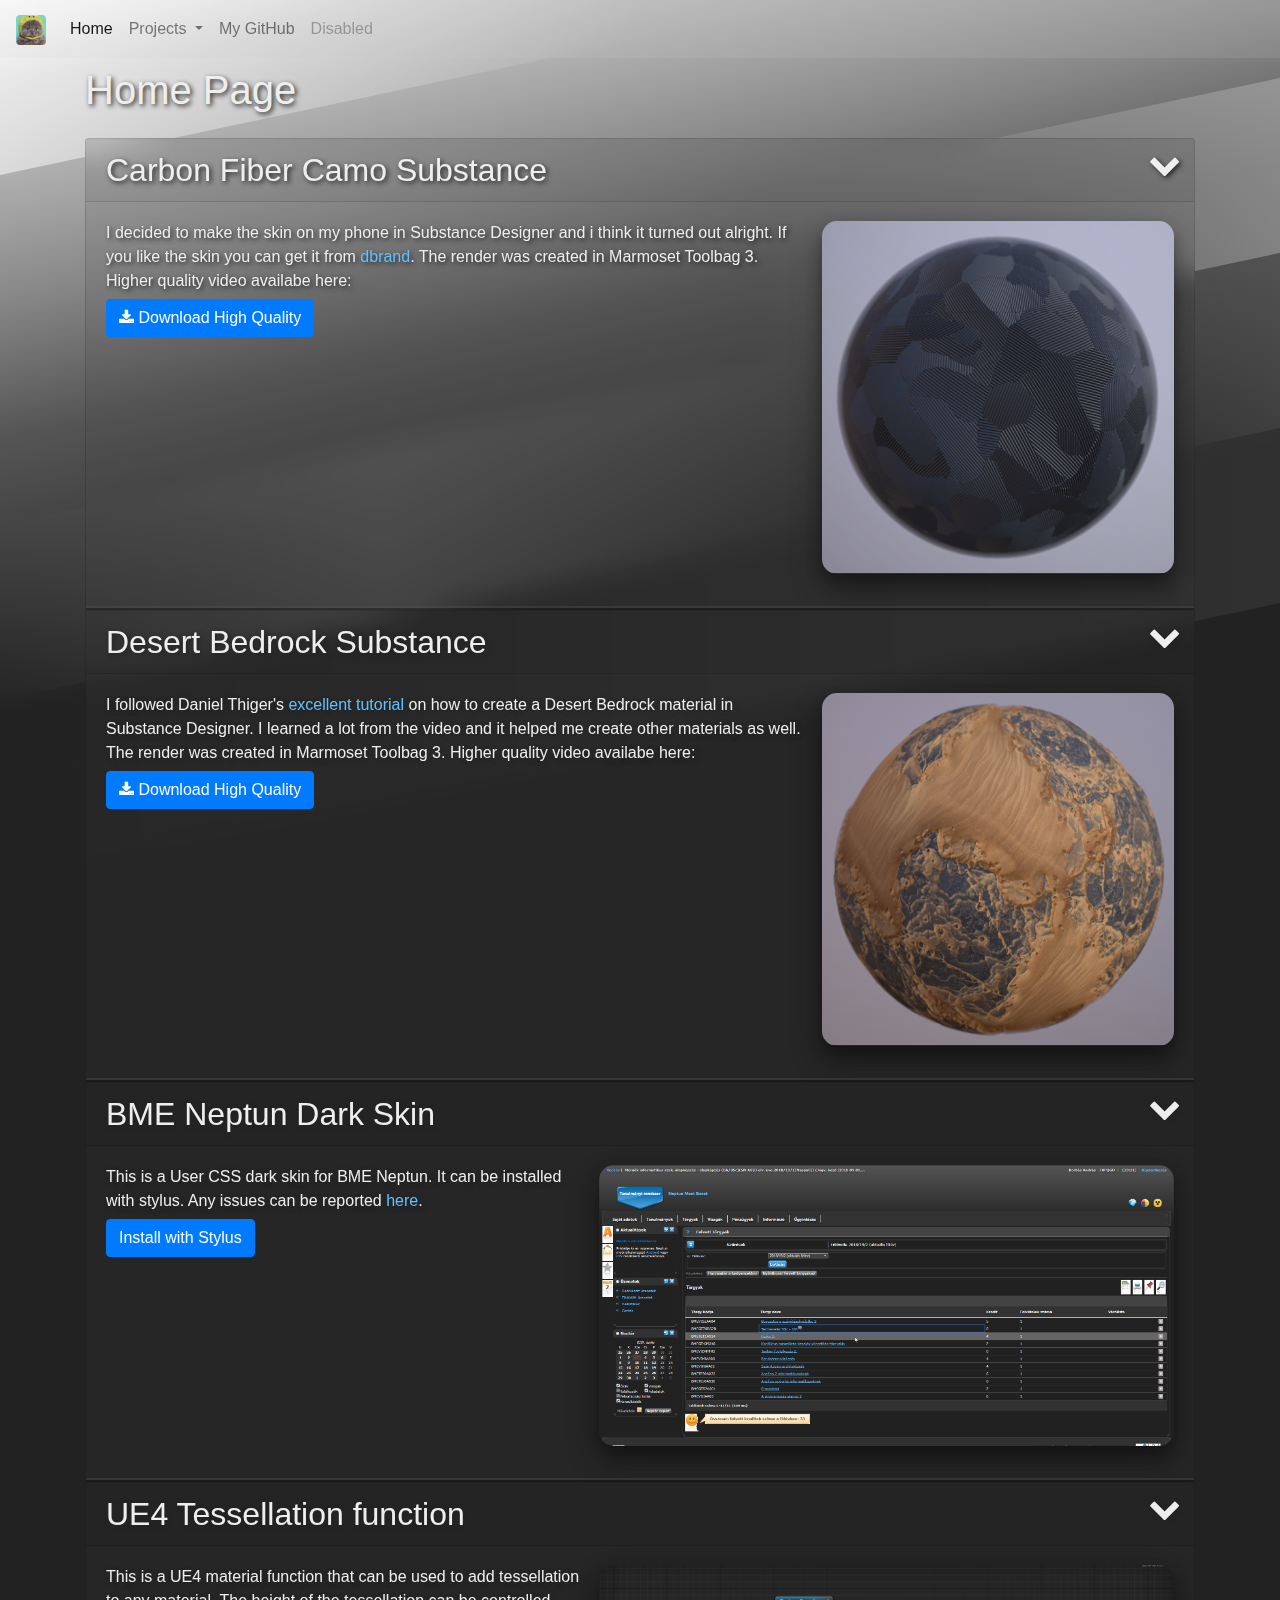
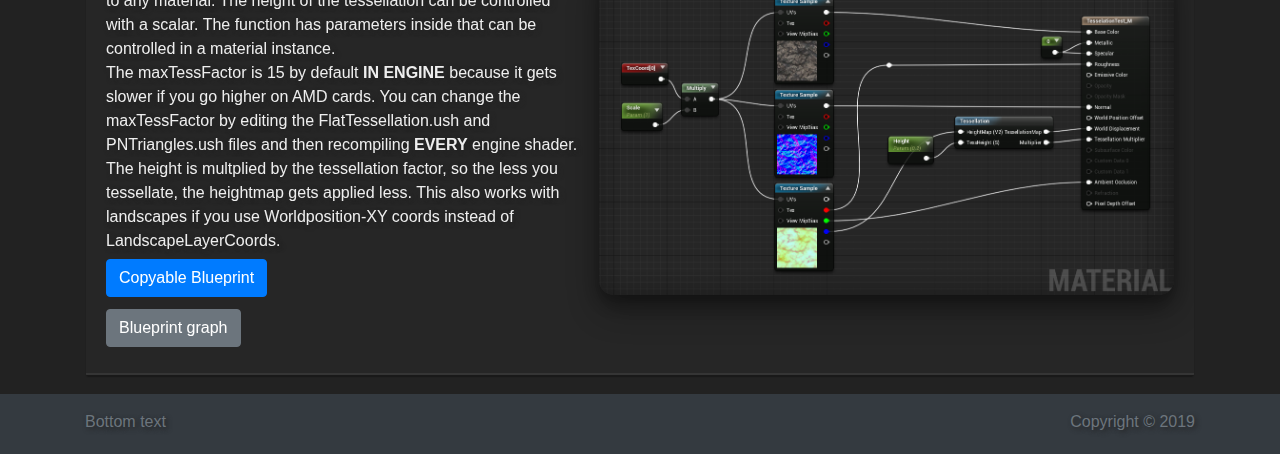
==== index.html @ 81b12111 "change header" ====
<!DOCTYPE html>
<html lang="en">

   <head>
      <!-- Global site tag (gtag.js) - Google Analytics -->
      <script async src="https://www.googletagmanager.com/gtag/js?id=UA-137039313-1"></script>
      <script>
         window.dataLayer = window.dataLayer || [];

         function gtag() {
            dataLayer.push(arguments);
         }
         gtag('js', new Date());

         gtag('config', 'UA-137039313-1', {
            'page_title': 'homepage',
            'page_path': '/index.html'
         });
      </script>

      <meta charset="utf-8">
      <meta http-equiv="X-UA-Compatible" content="IE=edge">
      <meta name="viewport" content="width=device-width, initial-scale=1">

      <meta name="description" content="Trying out bootstrap 4">
      <meta name="author" content="AndrisBorbas">
      <link rel="icon" href="favicon.png">

      <title>Home Page</title>

      <script src="jquery-3.3.1\jquery.min.js"></script>
      <!--<script src="popper.js-1.14.7\umd\popper.min.js"></script>-->
      <link rel="stylesheet" href="bootstrap-4.3.1\css\bootstrap.min.css">
      <script src="bootstrap-4.3.1\js\bootstrap.bundle.min.js"></script>

      <link rel="stylesheet" href="css\griddark.css">
      <link rel="stylesheet" href="css\dropdown.css">
      <link rel="stylesheet" href="css\master.css">
      <!--<link rel="stylesheet" href="css\master.scss">-->

      <link rel="stylesheet" href="css\font-awesome.min.css">

   </head>

   <body class="d-flex flex-column h-100">

      <header>
         <div class="stripes">
            <span></span>
            <span></span>
            <span></span>
            <span></span>
            <span></span>
         </div>

         <nav class="navbar navbar-expand-lg fixed-top navbar-light bg-blurred">
            <a class="navbar-brand" href="https://github.com/AndrisBorbas">
               <img src="favicon.png" width="30" height="30" alt="">
            </a>
            <button class="navbar-toggler" type="button" data-toggle="collapse" data-target="#navbarSupportedContent" aria-controls="navbarSupportedContent" aria-expanded="false" aria-label="Toggle navigation">
               <span class="navbar-toggler-icon"></span>
            </button>

            <div class="collapse navbar-collapse" id="navbarSupportedContent">
               <ul class="navbar-nav mr-auto">
                  <li class="nav-item active">
                     <a class="nav-link" href="index.html">Home <span class="sr-only">(current)</span></a>
                  </li>

                  <li class="nav-item dropdown">
                     <a class="nav-link dropdown-toggle" href="#" id="navbarDropdownMenuLink" data-toggle="dropdown" aria-haspopup="true" aria-expanded="false">
                        Projects
                     </a>
                     <ul class="dropdown-menu bg-blurred" aria-labelledby="navbarDropdownMenuLink">
                        <li class="dropdown-submenu"><a class="dropdown-item dropdown-toggle" href="#">Factorio Ratio Counter</a>
                           <ul class="dropdown-menu bg-blurred">
                              <li><a class="dropdown-item" href="https://andrisborbas.github.io/FactorioRatioCounter">Online</a></li>
                              <li class="dropdown-divider"></li>
                              <li><a class="dropdown-item disabled" href="https://github.com/AndrisBorbas/FactorioRatioCounter/releases">Compiled exe</a></li>
                              <li><a class="dropdown-item" href="https://github.com/AndrisBorbas/FactorioRatioCounter">Source Code</a></li>
                           </ul>
                        </li>
                        <li class="dropdown-submenu"><a class="dropdown-item dropdown-toggle" href="#">QuickCommands</a>
                           <ul class="dropdown-menu bg-blurred">
                              <li><a class="dropdown-item" href="https://www.unrealengine.com/marketplace/en-US/quickcommands">Plugin</a></li>
                              <li class="dropdown-divider"></li>
                              <li><a class="dropdown-item" href="https://github.com/AndrisBorbas/QuickCommands/wiki/Setup">Setup</a></li>
                              <li><a class="dropdown-item" href="https://github.com/AndrisBorbas/QuickCommands">Source Code</a></li>
                           </ul>
                        </li>
                        <li class="dropdown-submenu"><a class="dropdown-item dropdown-toggle" href="#">Dark Skins</a>
                           <ul class="dropdown-menu bg-blurred">
                              <li><a class="dropdown-item" href="https://raw.githubusercontent.com/AndrisBorbas/DarkSkins/master/neptun/neptun-dark.user.css">BME Neptun Dark</a></li>
                              <li><a class="dropdown-item" href="https://raw.githubusercontent.com/AndrisBorbas/DarkSkins/master/jporta/jporta-dark.user.css">Jporta Dark</a></li>
                              <li class="dropdown-divider"></li>
                              <li><a class="dropdown-item" href="https://add0n.com/stylus.html">Install Stylus</a></li>
                              <li>
                                 <p class="dropdown-item">(downloads at the top right)</p>
                              </li>
                           </ul>
                        </li>
                        <li class="dropdown-submenu"><a class="dropdown-item dropdown-toggle" href="#">ShortcutsFolder</a>
                           <ul class="dropdown-menu bg-blurred">
                              <li><a class="dropdown-item" href="https://github.com/AndrisBorbas/ShortcutsFolder/releases">Skin</a></li>
                              <li class="dropdown-divider"></li>
                              <li><a class="dropdown-item" href="https://github.com/AndrisBorbas/ShortcutsFolder">Source Code</a></li>
                           </ul>
                        </li>
                     </ul>
                  </li>

                  <li class="nav-item">
                     <a class="nav-link" href="https://github.com/AndrisBorbas">My GitHub</a>
                  </li>
                  <li class="nav-item">
                     <a class="nav-link disabled" href="#" tabindex="-1" aria-disabled="true">Disabled</a>
                  </li>
               </ul>
            </div>
         </nav>
      </header>

      <main role="main" class="flex-shrink-0">
         <div class="container">
            <h1 class="">Home Page</h1>

            <!--<span style="float: right;"><a href="https://andrisborbas.github.io/" target="_blank"><img src="resources\qr-code.png" class="qr img-fluid pull-xs-right" style="margin-left: 1.5rem; margin-bottom: 2rem;"></img></a></span>-->

            <div class="accordion" id="blog" role="tablist" aria-multiselectable="true">

               <div class="card blogbg">
                  <div class="card-header" role="tab" id="BlackCamo">
                     <h2 class="mb-0 blogtitle">
                        <a data-toggle="collapse" href="#collapseBlackCamo" aria-expanded="true" aria-controls="collapseBlackCamo">
                           Carbon Fiber Camo Substance
                        </a>
                     </h2>
                  </div>
                  <div id="collapseBlackCamo" class="collapse show" aria-labelledby="BlackCamo">
                     <div class="card-body">
                        <div class="float-right embed-responsive embed-responsive-1by1 border-radius-15 small-image">
                           <video class="embed-responsive-item" src="resources/camocarbonfiber.mp4" poster="resources/camocarbonfiberpw.png" autoplay muted loop>
                           </video>
                        </div>
                        <p class="" style="margin-bottom: 6px;">I decided to make the skin on my phone in Substance Designer and i think it turned out alright.
                           If you like the skin you can get it from <a class="" href="https://dbrand.com/" target="_blank">dbrand</a>.
                           The render was created in Marmoset Toolbag 3. Higher quality video availabe here: </p>
                        <a class="btn btn-primary" role="download" href="resources/camocarbonfiberhq.mp4" style="margin-bottom: 12px;" download="CamoCarbonFiberRender"><i class="fa fa-download"></i> Download High Quality</a>
                     </div>
                  </div>
               </div>

               <div class="card blogbg">
                  <div class="card-header" role="tab" id="DesertBedrock">
                     <h2 class="mb-0 blogtitle">
                        <a data-toggle="collapse" href="#collapseBedrock" aria-expanded="true" aria-controls="collapseBedrock">
                           Desert Bedrock Substance
                        </a>
                     </h2>
                  </div>
                  <div id="collapseBedrock" class="collapse show" aria-labelledby="DesertBedrock">
                     <div class="card-body">
                        <div class="float-right embed-responsive embed-responsive-1by1 border-radius-15 small-image">
                           <video class="embed-responsive-item" src="resources/desertbedrock.mp4" poster="resources/desertbedrockpw.png" autoplay muted loop>
                           </video>
                        </div>
                        <p class="" style="margin-bottom: 6px;">I followed Daniel Thiger's <a class="" href="https://gumroad.com/l/detebedrocktut" target="_blank">excellent tutorial</a>
                           on how to create a Desert Bedrock material in Substance Designer. I learned a lot from the video and it helped me create other materials as well.
                           The render was created in Marmoset Toolbag 3. Higher quality video availabe here: </p>
                        <a class="btn btn-primary" role="download" href="resources/desertbedrockhq.mp4" style="margin-bottom: 12px;" download="DesertBedrockRender"><i class="fa fa-download"></i> Download High Quality</a>
                     </div>
                  </div>
               </div>

               <div class="card blogbg">
                  <div class="card-header" role="tab" id="NeptunDark">
                     <h2 class="mb-0 blogtitle">
                        <a data-toggle="collapse" href="#collapseNeptunDark" aria-expanded="true" aria-controls="collapseNeptunDark">
                           BME Neptun Dark Skin
                        </a>
                     </h2>
                  </div>
                  <div id="collapseNeptunDark" class="collapse show" aria-labelledby="NeptunDark">
                     <div class="card-body">
                        <img class="float-right border-radius-15 large-image" src="resources\neptundark.png">
                        <p class="" style="margin-bottom: 6px;">This is a User CSS dark skin for BME Neptun. It can be installed with stylus. Any issues can be reported <a href="https://github.com/AndrisBorbas/DarkSkins/issues">here</a>.</p>
                        <a class="btn btn-primary" role="button" href="https://raw.githubusercontent.com/AndrisBorbas/DarkSkins/master/neptun/neptun-dark.user.css" style="margin-bottom: 12px;" target="_blank">Install with Stylus</a>
                        <br>
                     </div>
                  </div>
               </div>

               <div class="card blogbg">
                  <div class="card-header" role="tab" id="TessellationBP">
                     <h2 class="mb-0 blogtitle">
                        <a data-toggle="collapse" href="#collapseTBP" aria-expanded="true" aria-controls="collapseTBP">
                           UE4 Tessellation function
                        </a>
                     </h2>
                  </div>
                  <div id="collapseTBP" class="collapse show" aria-labelledby="TessellationBP">
                     <div class="card-body">
                        <img class="float-right border-radius-15 large-image" src="resources\tessellation.png">
                        <p class="" style="margin-bottom: 6px;">This is a UE4 material function that can be used to add tessellation to any material.
                           The height of the tessellation can be controlled with a scalar. The function has parameters inside that can be
                           controlled in a material instance. <br />The maxTessFactor is 15 by default <strong>IN ENGINE</strong> because it gets slower if you go higher
                           on AMD cards. You can change the maxTessFactor by editing the FlatTessellation.ush and PNTriangles.ush files and then recompiling
                           <strong>EVERY</strong> engine shader. <br />The height is multplied by the tessellation factor, so the less you tessellate,
                           the heightmap gets applied less. This also works with landscapes if you use Worldposition-XY coords instead of LandscapeLayerCoords.</p>
                        <a class="btn btn-primary" role="button" href="https://blueprintue.com/blueprint/4f3kvi9v/" style="margin-bottom: 12px;" target="_blank">Copyable Blueprint</a>
                        <br>
                        <button class="btn btn-secondary" type="button" data-toggle="collapse" data-target="#ue4bpw" aria-expanded="false" aria-controls="collapseExample" style="margin-bottom: 6px;">
                           Blueprint graph
                        </button>
                        <div class="collapse" id="ue4bpw">
                           <div class="float-right embed-responsive embed-responsive-16by9 large-image">
                              <iframe class="embed-responsive-item" src="https://blueprintue.com/render/4f3kvi9v" scrolling="no"></iframe>
                           </div>
                        </div>
                     </div>
                  </div>
               </div>

            </div>

         </div>
      </main>

      <footer class="footer py-3 bg-dark" style="margin-top: 16px !important;">
         <div class="container">
            <p class="text-muted" style="text-align: left;">
               <a class="text-muted" href="https://andrisborbas.github.io/" target="_blank">Bottom text</a>
               <span class="text-muted" style="float: right;">Copyright &copy; 2019</span>
            </p>
         </div>
      </footer>

      <script js src="js\index.js"></script>

   </body>

</html>
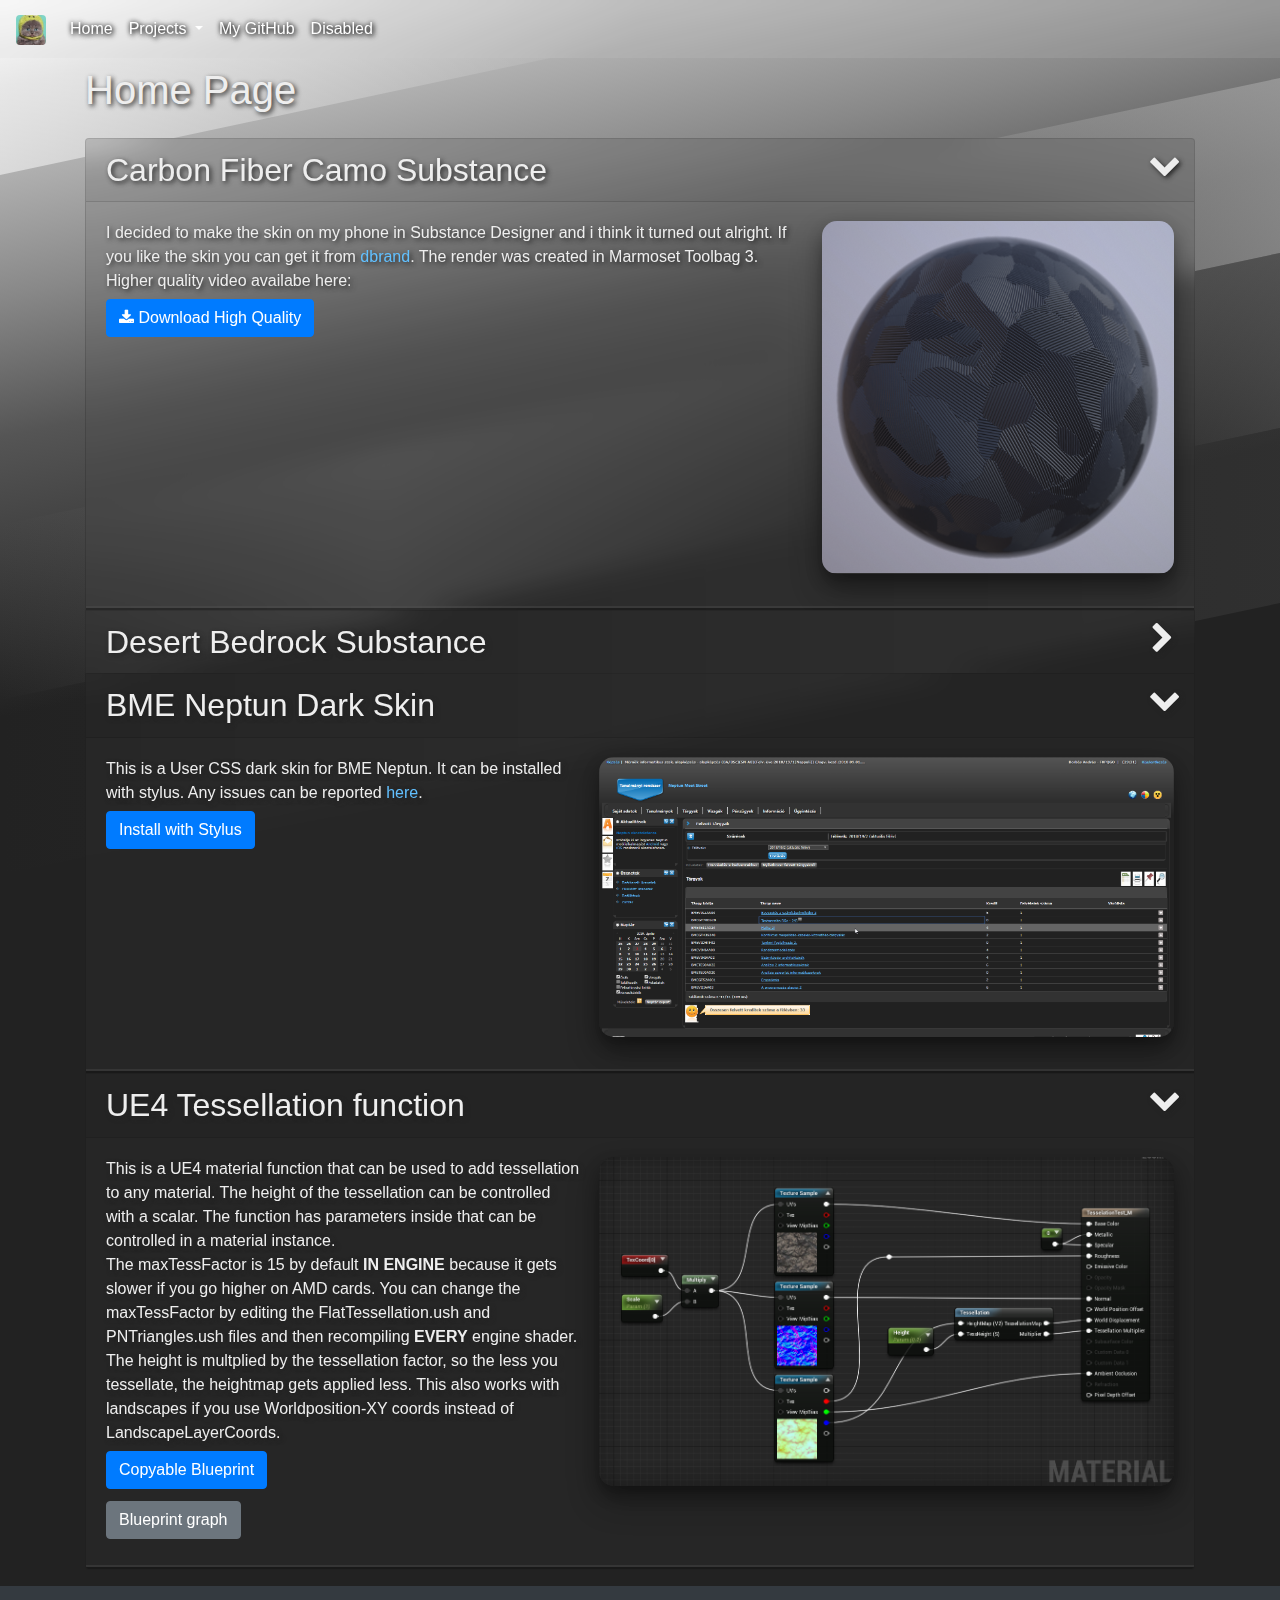
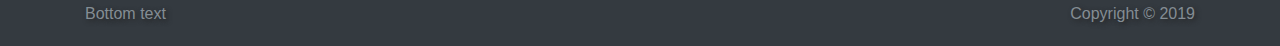
==== commit 8f34c33d: "fix some colors" ====
--- a/index.html
+++ b/index.html
@@ -22,7 +22,8 @@
       <meta http-equiv="X-UA-Compatible" content="IE=edge">
       <meta name="viewport" content="width=device-width, initial-scale=1">
 
-      <meta name="description" content="Trying out bootstrap 4">
+      <meta name="description" content="My home page / blog">
+      <meta name="keywords" content="AndrisBorbas,Andris,Borbas,HTML,CSS,Bootstrap,JavaScript">
       <meta name="author" content="AndrisBorbas">
       <link rel="icon" href="favicon.png">
 
@@ -153,12 +154,12 @@
                <div class="card blogbg">
                   <div class="card-header" role="tab" id="DesertBedrock">
                      <h2 class="mb-0 blogtitle">
-                        <a data-toggle="collapse" href="#collapseBedrock" aria-expanded="true" aria-controls="collapseBedrock">
+                        <a data-toggle="collapse" href="#collapseBedrock" aria-expanded="true" aria-controls="collapseBedrock" class="collapsed">
                            Desert Bedrock Substance
                         </a>
                      </h2>
                   </div>
-                  <div id="collapseBedrock" class="collapse show" aria-labelledby="DesertBedrock">
+                  <div id="collapseBedrock" class="collapse" aria-labelledby="DesertBedrock">
                      <div class="card-body">
                         <div class="float-right embed-responsive embed-responsive-1by1 border-radius-15 small-image">
                            <video class="embed-responsive-item" src="resources/desertbedrock.mp4" poster="resources/desertbedrockpw.png" autoplay muted loop>
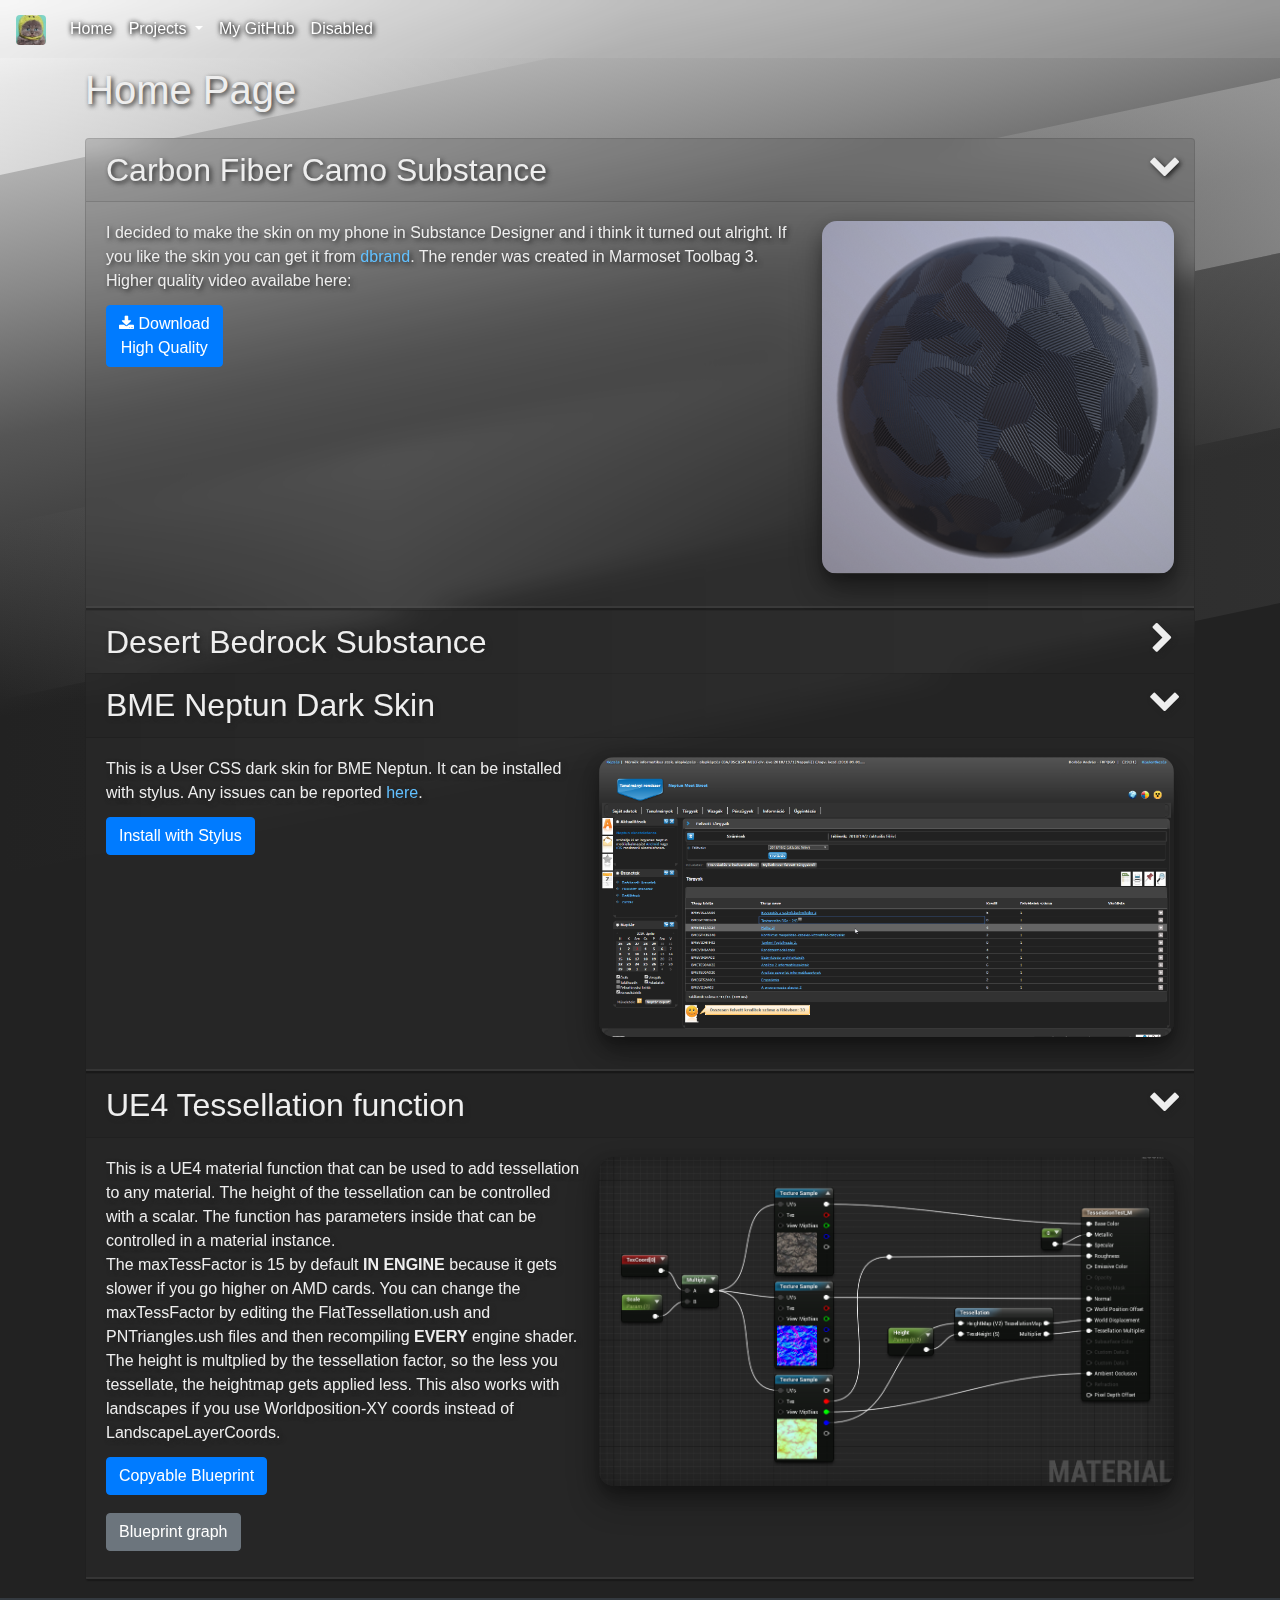
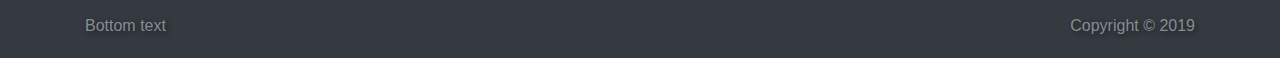
==== commit 9ae0da0e: "style buttons close desert bedrock" ====
--- a/index.html
+++ b/index.html
@@ -146,7 +146,7 @@
                         <p class="" style="margin-bottom: 6px;">I decided to make the skin on my phone in Substance Designer and i think it turned out alright.
                            If you like the skin you can get it from <a class="" href="https://dbrand.com/" target="_blank">dbrand</a>.
                            The render was created in Marmoset Toolbag 3. Higher quality video availabe here: </p>
-                        <a class="btn btn-primary" role="download" href="resources/camocarbonfiberhq.mp4" style="margin-bottom: 12px;" download="CamoCarbonFiberRender"><i class="fa fa-download"></i> Download High Quality</a>
+                        <a class="btn btn-primary" role="download" href="resources/camocarbonfiberhq.mp4" download="CamoCarbonFiberRender"><i class="fa fa-download"></i> Download <br>High Quality</a>
                      </div>
                   </div>
                </div>
@@ -168,7 +168,7 @@
                         <p class="" style="margin-bottom: 6px;">I followed Daniel Thiger's <a class="" href="https://gumroad.com/l/detebedrocktut" target="_blank">excellent tutorial</a>
                            on how to create a Desert Bedrock material in Substance Designer. I learned a lot from the video and it helped me create other materials as well.
                            The render was created in Marmoset Toolbag 3. Higher quality video availabe here: </p>
-                        <a class="btn btn-primary" role="download" href="resources/desertbedrockhq.mp4" style="margin-bottom: 12px;" download="DesertBedrockRender"><i class="fa fa-download"></i> Download High Quality</a>
+                        <a class="btn btn-primary" role="download" href="resources/desertbedrockhq.mp4" download="DesertBedrockRender"><i class="fa fa-download"></i> Download <br>High Quality</a>
                      </div>
                   </div>
                </div>
@@ -185,7 +185,7 @@
                      <div class="card-body">
                         <img class="float-right border-radius-15 large-image" src="resources\neptundark.png">
                         <p class="" style="margin-bottom: 6px;">This is a User CSS dark skin for BME Neptun. It can be installed with stylus. Any issues can be reported <a href="https://github.com/AndrisBorbas/DarkSkins/issues">here</a>.</p>
-                        <a class="btn btn-primary" role="button" href="https://raw.githubusercontent.com/AndrisBorbas/DarkSkins/master/neptun/neptun-dark.user.css" style="margin-bottom: 12px;" target="_blank">Install with Stylus</a>
+                        <a class="btn btn-primary" role="button" href="https://raw.githubusercontent.com/AndrisBorbas/DarkSkins/master/neptun/neptun-dark.user.css" target="_blank">Install with Stylus</a>
                         <br>
                      </div>
                   </div>
@@ -208,7 +208,7 @@
                            on AMD cards. You can change the maxTessFactor by editing the FlatTessellation.ush and PNTriangles.ush files and then recompiling
                            <strong>EVERY</strong> engine shader. <br />The height is multplied by the tessellation factor, so the less you tessellate,
                            the heightmap gets applied less. This also works with landscapes if you use Worldposition-XY coords instead of LandscapeLayerCoords.</p>
-                        <a class="btn btn-primary" role="button" href="https://blueprintue.com/blueprint/4f3kvi9v/" style="margin-bottom: 12px;" target="_blank">Copyable Blueprint</a>
+                        <a class="btn btn-primary" role="button" href="https://blueprintue.com/blueprint/4f3kvi9v/" target="_blank">Copyable Blueprint</a>
                         <br>
                         <button class="btn btn-secondary" type="button" data-toggle="collapse" data-target="#ue4bpw" aria-expanded="false" aria-controls="collapseExample" style="margin-bottom: 6px;">
                            Blueprint graph
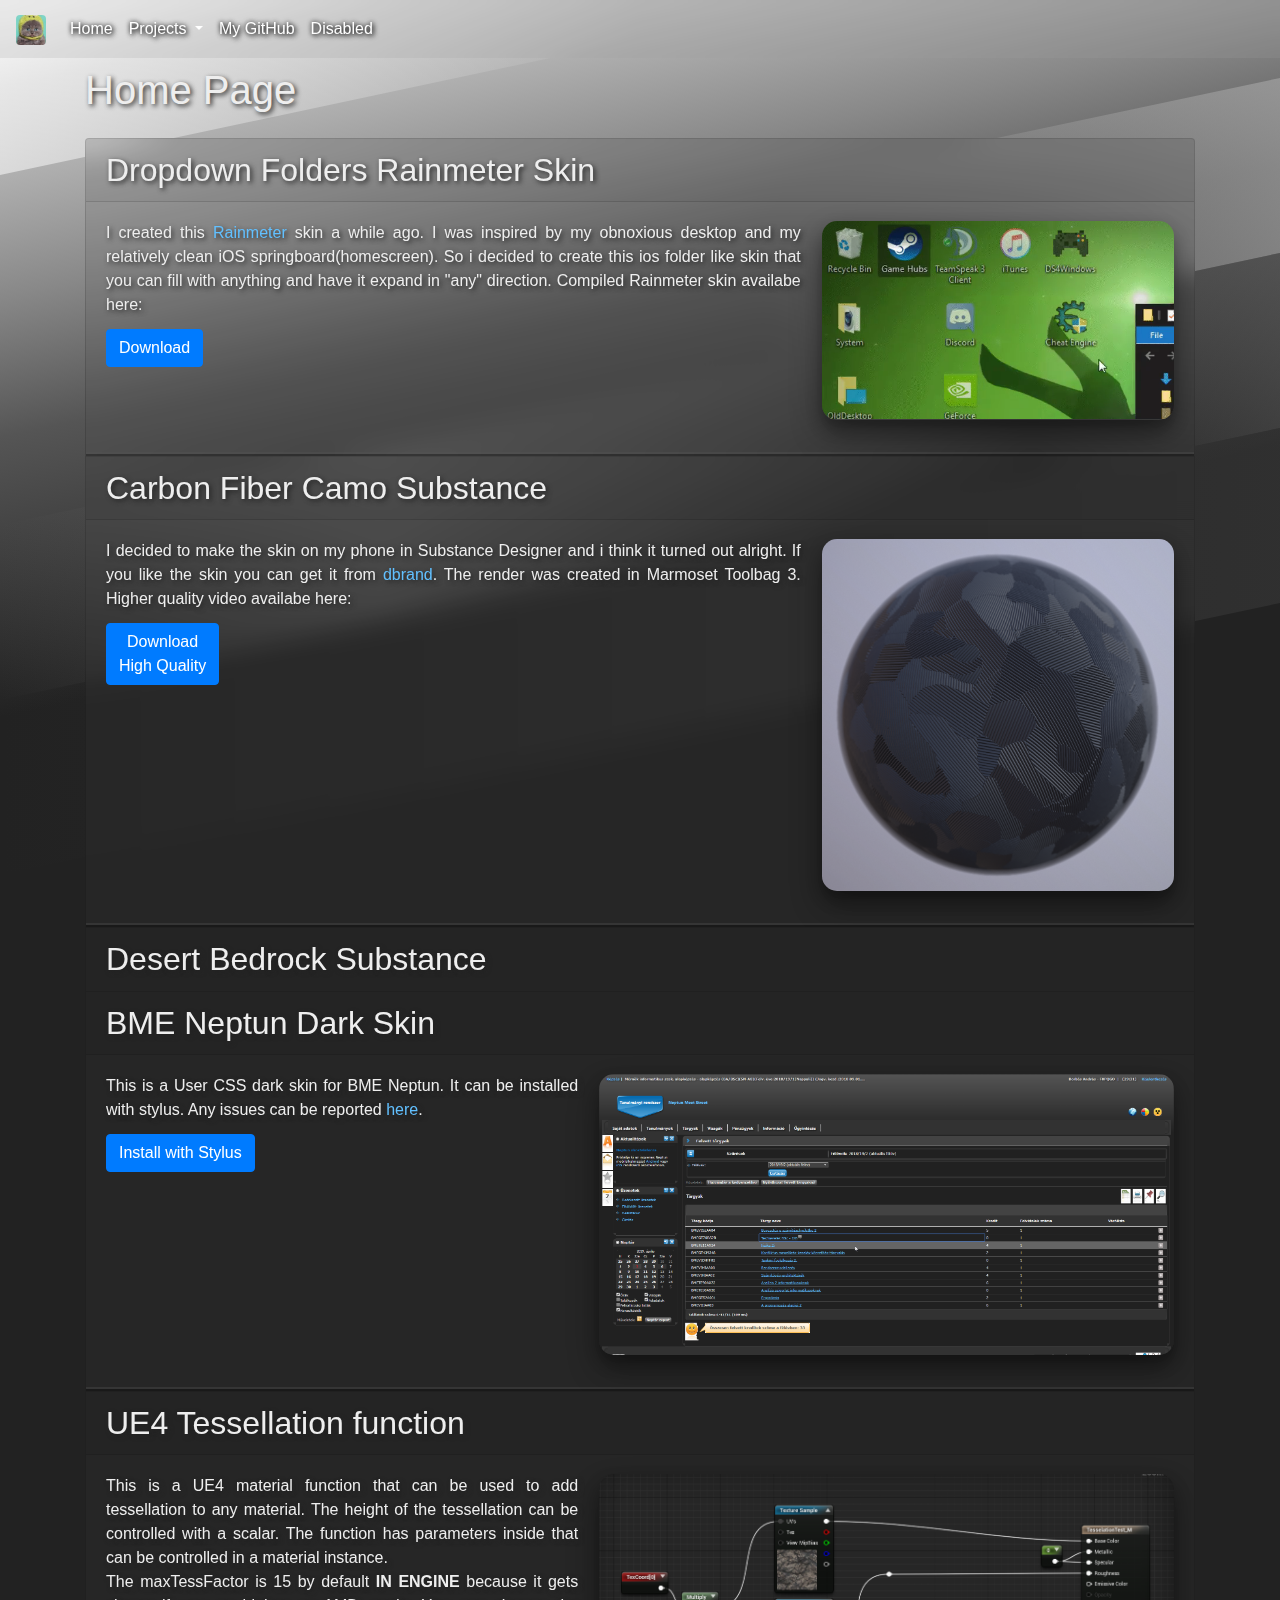
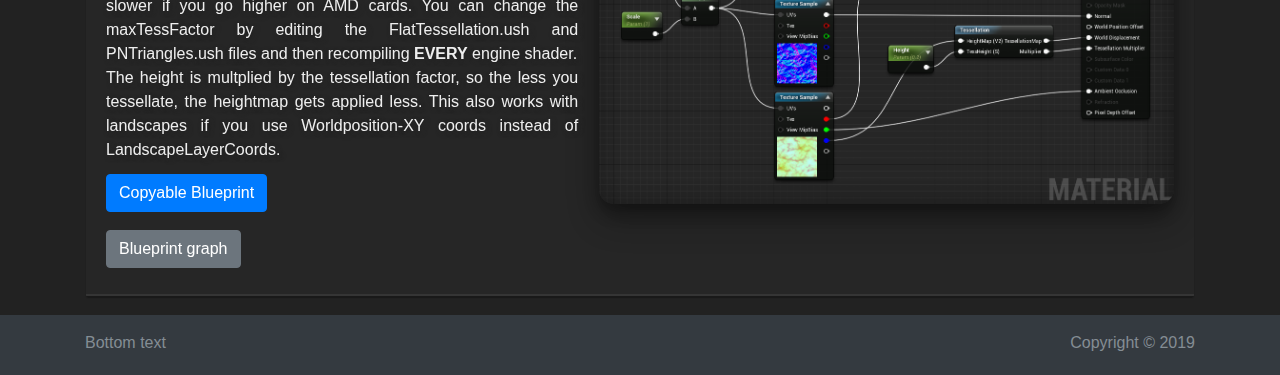
==== commit 5868d778: "add new section switch to fa 5" ====
--- a/index.html
+++ b/index.html
@@ -39,7 +39,8 @@
       <link rel="stylesheet" href="css\master.css">
       <!--<link rel="stylesheet" href="css\master.scss">-->
 
-      <link rel="stylesheet" href="css\font-awesome.min.css">
+      <link rel="stylesheet" href="https://use.fontawesome.com/releases/v5.8.1/css/all.css" integrity="sha384-50oBUHEmvpQ+1lW4y57PTFmhCaXp0ML5d60M1M7uH2+nqUivzIebhndOJK28anvf" crossorigin="anonymous">
+      <!--<link rel="stylesheet" href="css\font-awesome.min.css">-->
 
    </head>
 
@@ -130,6 +131,29 @@
             <div class="accordion" id="blog" role="tablist" aria-multiselectable="true">
 
                <div class="card blogbg">
+                  <div class="card-header" role="tab" id="Folders">
+                     <h2 class="mb-0 blogtitle">
+                        <a data-toggle="collapse" href="#collapseFolders" aria-expanded="true" aria-controls="collapseFolders">
+                           Dropdown Folders Rainmeter Skin
+                        </a>
+                     </h2>
+                  </div>
+                  <div id="collapseFolders" class="collapse show" aria-labelledby="Folders">
+                     <div class="card-body">
+                        <div class="float-right embed-responsive embed-responsive-16by9 border-radius-15 small-image">
+                           <video class="embed-responsive-item" src="resources/folder.mp4" autoplay muted loop>
+                           </video>
+                        </div>
+                        <p class="context">I created this <a href="https://www.rainmeter.net/" target="_blank">Rainmeter</a> skin a while ago.
+                           I was inspired by my obnoxious desktop and my relatively clean iOS springboard(homescreen).
+                           So i decided to create this ios folder like skin that you can fill with anything and have it expand in "any" direction.
+                           Compiled Rainmeter skin availabe here: </p>
+                        <a class="btn btn-primary" role="download" href="https://github.com/AndrisBorbas/ShortcutsFolder/releases" target="_blank"><i class="fas fa-link"></i> Download</a>
+                     </div>
+                  </div>
+               </div>
+
+               <div class="card blogbg">
                   <div class="card-header" role="tab" id="BlackCamo">
                      <h2 class="mb-0 blogtitle">
                         <a data-toggle="collapse" href="#collapseBlackCamo" aria-expanded="true" aria-controls="collapseBlackCamo">
@@ -143,10 +167,10 @@
                            <video class="embed-responsive-item" src="resources/camocarbonfiber.mp4" poster="resources/camocarbonfiberpw.png" autoplay muted loop>
                            </video>
                         </div>
-                        <p class="" style="margin-bottom: 6px;">I decided to make the skin on my phone in Substance Designer and i think it turned out alright.
+                        <p class="context">I decided to make the skin on my phone in Substance Designer and i think it turned out alright.
                            If you like the skin you can get it from <a class="" href="https://dbrand.com/" target="_blank">dbrand</a>.
                            The render was created in Marmoset Toolbag 3. Higher quality video availabe here: </p>
-                        <a class="btn btn-primary" role="download" href="resources/camocarbonfiberhq.mp4" download="CamoCarbonFiberRender"><i class="fa fa-download"></i> Download <br>High Quality</a>
+                        <a class="btn btn-primary" role="download" href="resources/camocarbonfiberhq.mp4" download="CamoCarbonFiberRender"><i class="fas fa-file-download"></i> Download <br>High Quality</a>
                      </div>
                   </div>
                </div>
@@ -165,10 +189,10 @@
                            <video class="embed-responsive-item" src="resources/desertbedrock.mp4" poster="resources/desertbedrockpw.png" autoplay muted loop>
                            </video>
                         </div>
-                        <p class="" style="margin-bottom: 6px;">I followed Daniel Thiger's <a class="" href="https://gumroad.com/l/detebedrocktut" target="_blank">excellent tutorial</a>
+                        <p class="context">I followed Daniel Thiger's <a class="" href="https://gumroad.com/l/detebedrocktut" target="_blank">excellent tutorial</a>
                            on how to create a Desert Bedrock material in Substance Designer. I learned a lot from the video and it helped me create other materials as well.
                            The render was created in Marmoset Toolbag 3. Higher quality video availabe here: </p>
-                        <a class="btn btn-primary" role="download" href="resources/desertbedrockhq.mp4" download="DesertBedrockRender"><i class="fa fa-download"></i> Download <br>High Quality</a>
+                        <a class="btn btn-primary" role="download" href="resources/desertbedrockhq.mp4" download="DesertBedrockRender"><i class="fa fa-file-download"></i> Download <br>High Quality</a>
                      </div>
                   </div>
                </div>
@@ -184,8 +208,8 @@
                   <div id="collapseNeptunDark" class="collapse show" aria-labelledby="NeptunDark">
                      <div class="card-body">
                         <img class="float-right border-radius-15 large-image" src="resources\neptundark.png">
-                        <p class="" style="margin-bottom: 6px;">This is a User CSS dark skin for BME Neptun. It can be installed with stylus. Any issues can be reported <a href="https://github.com/AndrisBorbas/DarkSkins/issues">here</a>.</p>
-                        <a class="btn btn-primary" role="button" href="https://raw.githubusercontent.com/AndrisBorbas/DarkSkins/master/neptun/neptun-dark.user.css" target="_blank">Install with Stylus</a>
+                        <p class="context">This is a User CSS dark skin for BME Neptun. It can be installed with stylus. Any issues can be reported <a href="https://github.com/AndrisBorbas/DarkSkins/issues">here</a>.</p>
+                        <a class="btn btn-primary" role="button" href="https://raw.githubusercontent.com/AndrisBorbas/DarkSkins/master/neptun/neptun-dark.user.css" target="_blank"><i class="fas fa-link"></i> Install with Stylus</a>
                         <br>
                      </div>
                   </div>
@@ -202,16 +226,16 @@
                   <div id="collapseTBP" class="collapse show" aria-labelledby="TessellationBP">
                      <div class="card-body">
                         <img class="float-right border-radius-15 large-image" src="resources\tessellation.png">
-                        <p class="" style="margin-bottom: 6px;">This is a UE4 material function that can be used to add tessellation to any material.
+                        <p class="context">This is a UE4 material function that can be used to add tessellation to any material.
                            The height of the tessellation can be controlled with a scalar. The function has parameters inside that can be
                            controlled in a material instance. <br />The maxTessFactor is 15 by default <strong>IN ENGINE</strong> because it gets slower if you go higher
                            on AMD cards. You can change the maxTessFactor by editing the FlatTessellation.ush and PNTriangles.ush files and then recompiling
                            <strong>EVERY</strong> engine shader. <br />The height is multplied by the tessellation factor, so the less you tessellate,
                            the heightmap gets applied less. This also works with landscapes if you use Worldposition-XY coords instead of LandscapeLayerCoords.</p>
-                        <a class="btn btn-primary" role="button" href="https://blueprintue.com/blueprint/4f3kvi9v/" target="_blank">Copyable Blueprint</a>
+                        <a class="btn btn-primary" role="button" href="https://blueprintue.com/blueprint/4f3kvi9v/" target="_blank"><i class="fas fa-link"></i> Copyable Blueprint</a>
                         <br>
                         <button class="btn btn-secondary" type="button" data-toggle="collapse" data-target="#ue4bpw" aria-expanded="false" aria-controls="collapseExample" style="margin-bottom: 6px;">
-                           Blueprint graph
+                           <i class="far fa-window-maximize"></i> Blueprint graph
                         </button>
                         <div class="collapse" id="ue4bpw">
                            <div class="float-right embed-responsive embed-responsive-16by9 large-image">
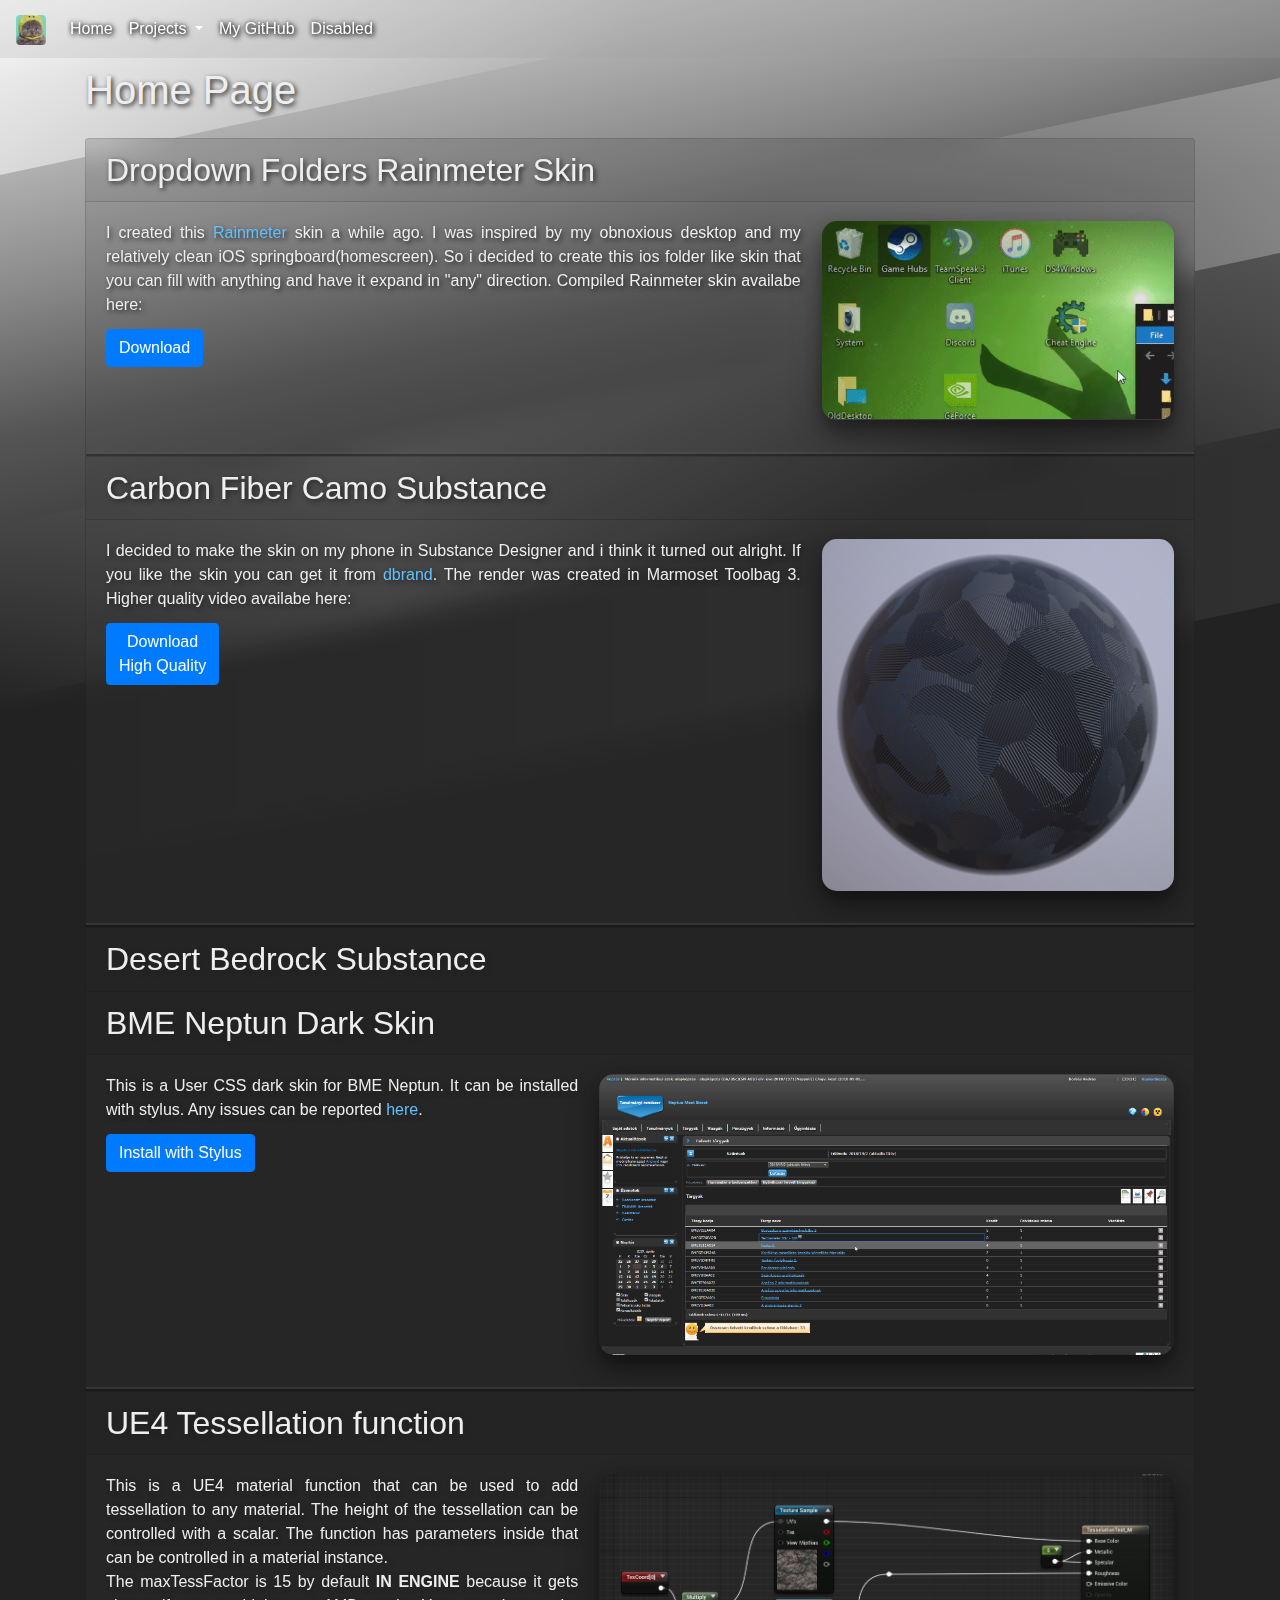
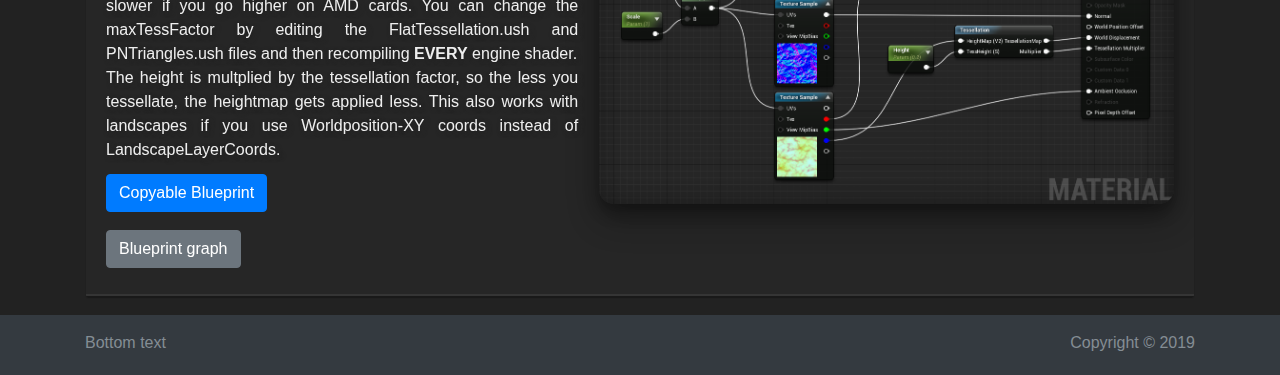
==== commit db8fe412: "add link" ====
--- a/index.html
+++ b/index.html
@@ -1,267 +1,314 @@
-<!DOCTYPE html>
-<html lang="en">
-
-   <head>
-      <!-- Global site tag (gtag.js) - Google Analytics -->
-      <script async src="https://www.googletagmanager.com/gtag/js?id=UA-137039313-1"></script>
-      <script>
-         window.dataLayer = window.dataLayer || [];
-
-         function gtag() {
-            dataLayer.push(arguments);
-         }
-         gtag('js', new Date());
-
-         gtag('config', 'UA-137039313-1', {
-            'page_title': 'homepage',
-            'page_path': '/index.html'
-         });
-      </script>
-
-      <meta charset="utf-8">
-      <meta http-equiv="X-UA-Compatible" content="IE=edge">
-      <meta name="viewport" content="width=device-width, initial-scale=1">
-
-      <meta name="description" content="My home page / blog">
-      <meta name="keywords" content="AndrisBorbas,Andris,Borbas,HTML,CSS,Bootstrap,JavaScript">
-      <meta name="author" content="AndrisBorbas">
-      <link rel="icon" href="favicon.png">
-
-      <title>Home Page</title>
-
-      <script src="jquery-3.3.1\jquery.min.js"></script>
-      <!--<script src="popper.js-1.14.7\umd\popper.min.js"></script>-->
-      <link rel="stylesheet" href="bootstrap-4.3.1\css\bootstrap.min.css">
-      <script src="bootstrap-4.3.1\js\bootstrap.bundle.min.js"></script>
-
-      <link rel="stylesheet" href="css\griddark.css">
-      <link rel="stylesheet" href="css\dropdown.css">
-      <link rel="stylesheet" href="css\master.css">
-      <!--<link rel="stylesheet" href="css\master.scss">-->
-
-      <link rel="stylesheet" href="https://use.fontawesome.com/releases/v5.8.1/css/all.css" integrity="sha384-50oBUHEmvpQ+1lW4y57PTFmhCaXp0ML5d60M1M7uH2+nqUivzIebhndOJK28anvf" crossorigin="anonymous">
-      <!--<link rel="stylesheet" href="css\font-awesome.min.css">-->
-
-   </head>
-
-   <body class="d-flex flex-column h-100">
-
-      <header>
-         <div class="stripes">
-            <span></span>
-            <span></span>
-            <span></span>
-            <span></span>
-            <span></span>
-         </div>
-
-         <nav class="navbar navbar-expand-lg fixed-top navbar-light bg-blurred">
-            <a class="navbar-brand" href="https://github.com/AndrisBorbas">
-               <img src="favicon.png" width="30" height="30" alt="">
-            </a>
-            <button class="navbar-toggler" type="button" data-toggle="collapse" data-target="#navbarSupportedContent" aria-controls="navbarSupportedContent" aria-expanded="false" aria-label="Toggle navigation">
-               <span class="navbar-toggler-icon"></span>
-            </button>
-
-            <div class="collapse navbar-collapse" id="navbarSupportedContent">
-               <ul class="navbar-nav mr-auto">
-                  <li class="nav-item active">
-                     <a class="nav-link" href="index.html">Home <span class="sr-only">(current)</span></a>
-                  </li>
-
-                  <li class="nav-item dropdown">
-                     <a class="nav-link dropdown-toggle" href="#" id="navbarDropdownMenuLink" data-toggle="dropdown" aria-haspopup="true" aria-expanded="false">
-                        Projects
-                     </a>
-                     <ul class="dropdown-menu bg-blurred" aria-labelledby="navbarDropdownMenuLink">
-                        <li class="dropdown-submenu"><a class="dropdown-item dropdown-toggle" href="#">Factorio Ratio Counter</a>
-                           <ul class="dropdown-menu bg-blurred">
-                              <li><a class="dropdown-item" href="https://andrisborbas.github.io/FactorioRatioCounter">Online</a></li>
-                              <li class="dropdown-divider"></li>
-                              <li><a class="dropdown-item disabled" href="https://github.com/AndrisBorbas/FactorioRatioCounter/releases">Compiled exe</a></li>
-                              <li><a class="dropdown-item" href="https://github.com/AndrisBorbas/FactorioRatioCounter">Source Code</a></li>
-                           </ul>
-                        </li>
-                        <li class="dropdown-submenu"><a class="dropdown-item dropdown-toggle" href="#">QuickCommands</a>
-                           <ul class="dropdown-menu bg-blurred">
-                              <li><a class="dropdown-item" href="https://www.unrealengine.com/marketplace/en-US/quickcommands">Plugin</a></li>
-                              <li class="dropdown-divider"></li>
-                              <li><a class="dropdown-item" href="https://github.com/AndrisBorbas/QuickCommands/wiki/Setup">Setup</a></li>
-                              <li><a class="dropdown-item" href="https://github.com/AndrisBorbas/QuickCommands">Source Code</a></li>
-                           </ul>
-                        </li>
-                        <li class="dropdown-submenu"><a class="dropdown-item dropdown-toggle" href="#">Dark Skins</a>
-                           <ul class="dropdown-menu bg-blurred">
-                              <li><a class="dropdown-item" href="https://raw.githubusercontent.com/AndrisBorbas/DarkSkins/master/neptun/neptun-dark.user.css">BME Neptun Dark</a></li>
-                              <li><a class="dropdown-item" href="https://raw.githubusercontent.com/AndrisBorbas/DarkSkins/master/jporta/jporta-dark.user.css">Jporta Dark</a></li>
-                              <li class="dropdown-divider"></li>
-                              <li><a class="dropdown-item" href="https://add0n.com/stylus.html">Install Stylus</a></li>
-                              <li>
-                                 <p class="dropdown-item">(downloads at the top right)</p>
-                              </li>
-                           </ul>
-                        </li>
-                        <li class="dropdown-submenu"><a class="dropdown-item dropdown-toggle" href="#">ShortcutsFolder</a>
-                           <ul class="dropdown-menu bg-blurred">
-                              <li><a class="dropdown-item" href="https://github.com/AndrisBorbas/ShortcutsFolder/releases">Skin</a></li>
-                              <li class="dropdown-divider"></li>
-                              <li><a class="dropdown-item" href="https://github.com/AndrisBorbas/ShortcutsFolder">Source Code</a></li>
-                           </ul>
-                        </li>
-                     </ul>
-                  </li>
-
-                  <li class="nav-item">
-                     <a class="nav-link" href="https://github.com/AndrisBorbas">My GitHub</a>
-                  </li>
-                  <li class="nav-item">
-                     <a class="nav-link disabled" href="#" tabindex="-1" aria-disabled="true">Disabled</a>
-                  </li>
-               </ul>
-            </div>
-         </nav>
-      </header>
-
-      <main role="main" class="flex-shrink-0">
-         <div class="container">
-            <h1 class="">Home Page</h1>
-
-            <!--<span style="float: right;"><a href="https://andrisborbas.github.io/" target="_blank"><img src="resources\qr-code.png" class="qr img-fluid pull-xs-right" style="margin-left: 1.5rem; margin-bottom: 2rem;"></img></a></span>-->
-
-            <div class="accordion" id="blog" role="tablist" aria-multiselectable="true">
-
-               <div class="card blogbg">
-                  <div class="card-header" role="tab" id="Folders">
-                     <h2 class="mb-0 blogtitle">
-                        <a data-toggle="collapse" href="#collapseFolders" aria-expanded="true" aria-controls="collapseFolders">
-                           Dropdown Folders Rainmeter Skin
-                        </a>
-                     </h2>
-                  </div>
-                  <div id="collapseFolders" class="collapse show" aria-labelledby="Folders">
-                     <div class="card-body">
-                        <div class="float-right embed-responsive embed-responsive-16by9 border-radius-15 small-image">
-                           <video class="embed-responsive-item" src="resources/folder.mp4" autoplay muted loop>
-                           </video>
-                        </div>
-                        <p class="context">I created this <a href="https://www.rainmeter.net/" target="_blank">Rainmeter</a> skin a while ago.
-                           I was inspired by my obnoxious desktop and my relatively clean iOS springboard(homescreen).
-                           So i decided to create this ios folder like skin that you can fill with anything and have it expand in "any" direction.
-                           Compiled Rainmeter skin availabe here: </p>
-                        <a class="btn btn-primary" role="download" href="https://github.com/AndrisBorbas/ShortcutsFolder/releases" target="_blank"><i class="fas fa-link"></i> Download</a>
-                     </div>
-                  </div>
-               </div>
-
-               <div class="card blogbg">
-                  <div class="card-header" role="tab" id="BlackCamo">
-                     <h2 class="mb-0 blogtitle">
-                        <a data-toggle="collapse" href="#collapseBlackCamo" aria-expanded="true" aria-controls="collapseBlackCamo">
-                           Carbon Fiber Camo Substance
-                        </a>
-                     </h2>
-                  </div>
-                  <div id="collapseBlackCamo" class="collapse show" aria-labelledby="BlackCamo">
-                     <div class="card-body">
-                        <div class="float-right embed-responsive embed-responsive-1by1 border-radius-15 small-image">
-                           <video class="embed-responsive-item" src="resources/camocarbonfiber.mp4" poster="resources/camocarbonfiberpw.png" autoplay muted loop>
-                           </video>
-                        </div>
-                        <p class="context">I decided to make the skin on my phone in Substance Designer and i think it turned out alright.
-                           If you like the skin you can get it from <a class="" href="https://dbrand.com/" target="_blank">dbrand</a>.
-                           The render was created in Marmoset Toolbag 3. Higher quality video availabe here: </p>
-                        <a class="btn btn-primary" role="download" href="resources/camocarbonfiberhq.mp4" download="CamoCarbonFiberRender"><i class="fas fa-file-download"></i> Download <br>High Quality</a>
-                     </div>
-                  </div>
-               </div>
-
-               <div class="card blogbg">
-                  <div class="card-header" role="tab" id="DesertBedrock">
-                     <h2 class="mb-0 blogtitle">
-                        <a data-toggle="collapse" href="#collapseBedrock" aria-expanded="true" aria-controls="collapseBedrock" class="collapsed">
-                           Desert Bedrock Substance
-                        </a>
-                     </h2>
-                  </div>
-                  <div id="collapseBedrock" class="collapse" aria-labelledby="DesertBedrock">
-                     <div class="card-body">
-                        <div class="float-right embed-responsive embed-responsive-1by1 border-radius-15 small-image">
-                           <video class="embed-responsive-item" src="resources/desertbedrock.mp4" poster="resources/desertbedrockpw.png" autoplay muted loop>
-                           </video>
-                        </div>
-                        <p class="context">I followed Daniel Thiger's <a class="" href="https://gumroad.com/l/detebedrocktut" target="_blank">excellent tutorial</a>
-                           on how to create a Desert Bedrock material in Substance Designer. I learned a lot from the video and it helped me create other materials as well.
-                           The render was created in Marmoset Toolbag 3. Higher quality video availabe here: </p>
-                        <a class="btn btn-primary" role="download" href="resources/desertbedrockhq.mp4" download="DesertBedrockRender"><i class="fa fa-file-download"></i> Download <br>High Quality</a>
-                     </div>
-                  </div>
-               </div>
-
-               <div class="card blogbg">
-                  <div class="card-header" role="tab" id="NeptunDark">
-                     <h2 class="mb-0 blogtitle">
-                        <a data-toggle="collapse" href="#collapseNeptunDark" aria-expanded="true" aria-controls="collapseNeptunDark">
-                           BME Neptun Dark Skin
-                        </a>
-                     </h2>
-                  </div>
-                  <div id="collapseNeptunDark" class="collapse show" aria-labelledby="NeptunDark">
-                     <div class="card-body">
-                        <img class="float-right border-radius-15 large-image" src="resources\neptundark.png">
-                        <p class="context">This is a User CSS dark skin for BME Neptun. It can be installed with stylus. Any issues can be reported <a href="https://github.com/AndrisBorbas/DarkSkins/issues">here</a>.</p>
-                        <a class="btn btn-primary" role="button" href="https://raw.githubusercontent.com/AndrisBorbas/DarkSkins/master/neptun/neptun-dark.user.css" target="_blank"><i class="fas fa-link"></i> Install with Stylus</a>
-                        <br>
-                     </div>
-                  </div>
-               </div>
-
-               <div class="card blogbg">
-                  <div class="card-header" role="tab" id="TessellationBP">
-                     <h2 class="mb-0 blogtitle">
-                        <a data-toggle="collapse" href="#collapseTBP" aria-expanded="true" aria-controls="collapseTBP">
-                           UE4 Tessellation function
-                        </a>
-                     </h2>
-                  </div>
-                  <div id="collapseTBP" class="collapse show" aria-labelledby="TessellationBP">
-                     <div class="card-body">
-                        <img class="float-right border-radius-15 large-image" src="resources\tessellation.png">
-                        <p class="context">This is a UE4 material function that can be used to add tessellation to any material.
-                           The height of the tessellation can be controlled with a scalar. The function has parameters inside that can be
-                           controlled in a material instance. <br />The maxTessFactor is 15 by default <strong>IN ENGINE</strong> because it gets slower if you go higher
-                           on AMD cards. You can change the maxTessFactor by editing the FlatTessellation.ush and PNTriangles.ush files and then recompiling
-                           <strong>EVERY</strong> engine shader. <br />The height is multplied by the tessellation factor, so the less you tessellate,
-                           the heightmap gets applied less. This also works with landscapes if you use Worldposition-XY coords instead of LandscapeLayerCoords.</p>
-                        <a class="btn btn-primary" role="button" href="https://blueprintue.com/blueprint/4f3kvi9v/" target="_blank"><i class="fas fa-link"></i> Copyable Blueprint</a>
-                        <br>
-                        <button class="btn btn-secondary" type="button" data-toggle="collapse" data-target="#ue4bpw" aria-expanded="false" aria-controls="collapseExample" style="margin-bottom: 6px;">
-                           <i class="far fa-window-maximize"></i> Blueprint graph
-                        </button>
-                        <div class="collapse" id="ue4bpw">
-                           <div class="float-right embed-responsive embed-responsive-16by9 large-image">
-                              <iframe class="embed-responsive-item" src="https://blueprintue.com/render/4f3kvi9v" scrolling="no"></iframe>
-                           </div>
-                        </div>
-                     </div>
-                  </div>
-               </div>
-
-            </div>
-
-         </div>
-      </main>
-
-      <footer class="footer py-3 bg-dark" style="margin-top: 16px !important;">
-         <div class="container">
-            <p class="text-muted" style="text-align: left;">
-               <a class="text-muted" href="https://andrisborbas.github.io/" target="_blank">Bottom text</a>
-               <span class="text-muted" style="float: right;">Copyright &copy; 2019</span>
-            </p>
-         </div>
-      </footer>
-
-      <script js src="js\index.js"></script>
-
-   </body>
-
-</html>
+<!DOCTYPE html>
+<html lang="en">
+
+<head>
+   <!-- Global site tag (gtag.js) - Google Analytics -->
+   <script async src="https://www.googletagmanager.com/gtag/js?id=UA-137039313-1"></script>
+   <script>
+      window.dataLayer = window.dataLayer || [];
+
+      function gtag() {
+         dataLayer.push(arguments);
+      }
+      gtag('js', new Date());
+
+      gtag('config', 'UA-137039313-1', {
+         'page_title': 'homepage',
+         'page_path': '/index.html'
+      });
+   </script>
+
+   <meta charset="utf-8">
+   <meta http-equiv="X-UA-Compatible" content="IE=edge">
+   <meta name="viewport" content="width=device-width, initial-scale=1">
+
+   <meta name="description" content="My home page / blog">
+   <meta name="keywords" content="AndrisBorbas,Andris,Borbas,HTML,CSS,Bootstrap,JavaScript">
+   <meta name="author" content="AndrisBorbas">
+   <link rel="icon" href="favicon.png">
+
+   <title>Home Page</title>
+
+   <script src="jquery-3.3.1\jquery.min.js"></script>
+   <!--<script src="popper.js-1.14.7\umd\popper.min.js"></script>-->
+   <link rel="stylesheet" href="bootstrap-4.3.1\css\bootstrap.min.css">
+   <script src="bootstrap-4.3.1\js\bootstrap.bundle.min.js"></script>
+
+   <link rel="stylesheet" href="css\griddark.css">
+   <link rel="stylesheet" href="css\dropdown.css">
+   <link rel="stylesheet" href="css\master.css">
+   <!--<link rel="stylesheet" href="css\master.scss">-->
+
+   <link rel="stylesheet" href="https://use.fontawesome.com/releases/v5.8.1/css/all.css"
+      integrity="sha384-50oBUHEmvpQ+1lW4y57PTFmhCaXp0ML5d60M1M7uH2+nqUivzIebhndOJK28anvf" crossorigin="anonymous">
+   <!--<link rel="stylesheet" href="css\font-awesome.min.css">-->
+
+</head>
+
+<body class="d-flex flex-column h-100">
+
+   <header>
+      <div class="stripes">
+         <span></span>
+         <span></span>
+         <span></span>
+         <span></span>
+         <span></span>
+      </div>
+
+      <nav class="navbar navbar-expand-lg fixed-top navbar-light bg-blurred">
+         <a class="navbar-brand" href="https://github.com/AndrisBorbas">
+            <img src="favicon.png" width="30" height="30" alt="">
+         </a>
+         <button class="navbar-toggler" type="button" data-toggle="collapse" data-target="#navbarSupportedContent"
+            aria-controls="navbarSupportedContent" aria-expanded="false" aria-label="Toggle navigation">
+            <span class="navbar-toggler-icon"></span>
+         </button>
+
+         <div class="collapse navbar-collapse" id="navbarSupportedContent">
+            <ul class="navbar-nav mr-auto">
+               <li class="nav-item active">
+                  <a class="nav-link" href="index.html">Home <span class="sr-only">(current)</span></a>
+               </li>
+
+               <li class="nav-item dropdown">
+                  <a class="nav-link dropdown-toggle" href="#" id="navbarDropdownMenuLink" data-toggle="dropdown"
+                     aria-haspopup="true" aria-expanded="false">
+                     Projects
+                  </a>
+                  <ul class="dropdown-menu bg-blurred" aria-labelledby="navbarDropdownMenuLink">
+                     <li class="dropdown-submenu"><a class="dropdown-item dropdown-toggle" href="#">Factorio Ratio
+                           Counter</a>
+                        <ul class="dropdown-menu bg-blurred">
+                           <li><a class="dropdown-item"
+                                 href="https://andrisborbas.github.io/FactorioRatioCounter">Online</a></li>
+                           <li class="dropdown-divider"></li>
+                           <li><a class="dropdown-item disabled"
+                                 href="https://github.com/AndrisBorbas/FactorioRatioCounter/releases">Compiled exe</a>
+                           </li>
+                           <li><a class="dropdown-item"
+                                 href="https://github.com/AndrisBorbas/FactorioRatioCounter">Source Code</a></li>
+                        </ul>
+                     </li>
+                     <li class="dropdown-submenu"><a class="dropdown-item dropdown-toggle" href="#">QuickCommands</a>
+                        <ul class="dropdown-menu bg-blurred">
+                           <li><a class="dropdown-item"
+                                 href="https://www.unrealengine.com/marketplace/en-US/quickcommands">Plugin</a></li>
+                           <li class="dropdown-divider"></li>
+                           <li><a class="dropdown-item"
+                                 href="https://github.com/AndrisBorbas/QuickCommands/wiki/Setup">Setup</a></li>
+                           <li><a class="dropdown-item" href="https://github.com/AndrisBorbas/QuickCommands">Source
+                                 Code</a></li>
+                        </ul>
+                     </li>
+                     <li class="dropdown-submenu"><a class="dropdown-item dropdown-toggle" href="#">Dark Skins</a>
+                        <ul class="dropdown-menu bg-blurred">
+                           <li><a class="dropdown-item"
+                                 href="https://raw.githubusercontent.com/AndrisBorbas/DarkSkins/master/neptun/neptun-dark.user.css">BME
+                                 Neptun Dark</a></li>
+                           <li><a class="dropdown-item"
+                                 href="https://raw.githubusercontent.com/AndrisBorbas/DarkSkins/master/jporta/jporta-dark.user.css">Jporta
+                                 Dark</a></li>
+                           <li class="dropdown-divider"></li>
+                           <li><a class="dropdown-item" href="https://add0n.com/stylus.html">Install Stylus</a></li>
+                           <li>
+                              <p class="dropdown-item">(downloads at the top right)</p>
+                           </li>
+                        </ul>
+                     </li>
+                     <li class="dropdown-submenu"><a class="dropdown-item dropdown-toggle" href="#">ShortcutsFolder</a>
+                        <ul class="dropdown-menu bg-blurred">
+                           <li><a class="dropdown-item"
+                                 href="https://github.com/AndrisBorbas/ShortcutsFolder/releases">Skin</a></li>
+                           <li class="dropdown-divider"></li>
+                           <li><a class="dropdown-item" href="https://github.com/AndrisBorbas/ShortcutsFolder">Source
+                                 Code</a></li>
+                        </ul>
+                     </li>
+                  </ul>
+               </li>
+
+               <li class="nav-item">
+                  <a class="nav-link" href="https://github.com/AndrisBorbas">My GitHub</a>
+               </li>
+               <li class="nav-item">
+                  <a class="nav-link disabled" href="#" tabindex="-1" aria-disabled="true">Disabled</a>
+               </li>
+            </ul>
+         </div>
+      </nav>
+   </header>
+
+   <main role="main" class="flex-shrink-0">
+      <div class="container">
+         <h1 class="">Home Page</h1>
+
+         <!--<span style="float: right;"><a href="https://andrisborbas.github.io/" target="_blank"><img src="resources\qr-code.png" class="qr img-fluid pull-xs-right" style="margin-left: 1.5rem; margin-bottom: 2rem;"></img></a></span>-->
+
+         <div class="accordion" id="blog" role="tablist" aria-multiselectable="true">
+
+            <div class="card blogbg">
+               <div class="card-header" role="tab" id="Folders">
+                  <h2 class="mb-0 blogtitle">
+                     <a data-toggle="collapse" href="#collapseFolders" aria-expanded="true"
+                        aria-controls="collapseFolders">
+                        Dropdown Folders Rainmeter Skin
+                     </a>
+                  </h2>
+               </div>
+               <div id="collapseFolders" class="collapse show" aria-labelledby="Folders">
+                  <div class="card-body">
+                     <div class="float-right embed-responsive embed-responsive-16by9 border-radius-15 small-image">
+                        <video class="embed-responsive-item" src="resources/folder.mp4" autoplay muted loop>
+                        </video>
+                     </div>
+                     <p class="context">I created this <a href="https://www.rainmeter.net/"
+                           target="_blank">Rainmeter</a> skin a while ago.
+                        I was inspired by my obnoxious desktop and my relatively clean iOS springboard(homescreen).
+                        So i decided to create this ios folder like skin that you can fill with anything and have it
+                        expand in "any" direction.
+                        Compiled Rainmeter skin availabe here: </p>
+                     <a class="btn btn-primary" role="download"
+                        href="https://github.com/AndrisBorbas/ShortcutsFolder/releases" target="_blank"><i
+                           class="fas fa-link"></i> Download</a>
+                  </div>
+               </div>
+            </div>
+
+            <div class="card blogbg">
+               <div class="card-header" role="tab" id="BlackCamo">
+                  <h2 class="mb-0 blogtitle">
+                     <a data-toggle="collapse" href="#collapseBlackCamo" aria-expanded="true"
+                        aria-controls="collapseBlackCamo">
+                        Carbon Fiber Camo Substance
+                     </a>
+                  </h2>
+               </div>
+               <div id="collapseBlackCamo" class="collapse show" aria-labelledby="BlackCamo">
+                  <div class="card-body">
+                     <div class="float-right embed-responsive embed-responsive-1by1 border-radius-15 small-image">
+                        <video class="embed-responsive-item" src="resources/camocarbonfiber.mp4"
+                           poster="resources/camocarbonfiberpw.png" autoplay muted loop>
+                        </video>
+                     </div>
+                     <p class="context">I decided to make the skin on my phone in Substance Designer and i think it
+                        turned out alright.
+                        If you like the skin you can get it from <a class="" href="https://dbrand.com/"
+                           target="_blank">dbrand</a>.
+                        The render was created in Marmoset Toolbag 3. Higher quality video availabe here: </p>
+                     <a class="btn btn-primary" role="download" href="resources/camocarbonfiberhq.mp4"
+                        download="CamoCarbonFiberRender"><i class="fas fa-file-download"></i> Download <br>High
+                        Quality</a>
+                  </div>
+               </div>
+            </div>
+
+            <div class="card blogbg">
+               <div class="card-header" role="tab" id="DesertBedrock">
+                  <h2 class="mb-0 blogtitle">
+                     <a data-toggle="collapse" href="#collapseBedrock" aria-expanded="true"
+                        aria-controls="collapseBedrock" class="collapsed">
+                        Desert Bedrock Substance
+                     </a>
+                  </h2>
+               </div>
+               <div id="collapseBedrock" class="collapse" aria-labelledby="DesertBedrock">
+                  <div class="card-body">
+                     <div class="float-right embed-responsive embed-responsive-1by1 border-radius-15 small-image">
+                        <video class="embed-responsive-item" src="resources/desertbedrock.mp4"
+                           poster="resources/desertbedrockpw.png" autoplay muted loop>
+                        </video>
+                     </div>
+                     <p class="context">I followed Daniel Thiger's <a class=""
+                           href="https://gumroad.com/l/detebedrocktut" target="_blank">excellent tutorial</a>
+                        on how to create a Desert Bedrock material in Substance Designer. I learned a lot from the video
+                        and it helped me create other materials as well.
+                        The render was created in Marmoset Toolbag 3. Higher quality video availabe here: </p>
+                     <a class="btn btn-primary" role="download" href="resources/desertbedrockhq.mp4"
+                        download="DesertBedrockRender"><i class="fa fa-file-download"></i> Download <br>High Quality</a>
+                  </div>
+               </div>
+            </div>
+
+            <div class="card blogbg">
+               <div class="card-header" role="tab" id="NeptunDark">
+                  <h2 class="mb-0 blogtitle">
+                     <a data-toggle="collapse" href="#collapseNeptunDark" aria-expanded="true"
+                        aria-controls="collapseNeptunDark">
+                        BME Neptun Dark Skin
+                     </a>
+                  </h2>
+               </div>
+               <div id="collapseNeptunDark" class="collapse show" aria-labelledby="NeptunDark">
+                  <div class="card-body">
+                     <img class="float-right border-radius-15 large-image" src="resources\neptundark.png">
+                     <p class="context">This is a User CSS dark skin for BME Neptun. It can be installed with stylus.
+                        Any issues can be reported <a href="https://github.com/AndrisBorbas/DarkSkins/issues">here</a>.
+                     </p>
+                     <a class="btn btn-primary" role="button"
+                        href="https://raw.githubusercontent.com/AndrisBorbas/DarkSkins/master/neptun/neptun-dark.user.css"
+                        target="_blank"><i class="fas fa-link"></i> Install with Stylus</a>
+                     <br>
+                  </div>
+               </div>
+            </div>
+
+            <div class="card blogbg">
+               <div class="card-header" role="tab" id="TessellationBP">
+                  <h2 class="mb-0 blogtitle">
+                     <a data-toggle="collapse" href="#collapseTBP" aria-expanded="true" aria-controls="collapseTBP">
+                        UE4 Tessellation function
+                     </a>
+                  </h2>
+               </div>
+               <div id="collapseTBP" class="collapse show" aria-labelledby="TessellationBP">
+                  <div class="card-body">
+                     <img class="float-right border-radius-15 large-image" src="resources\tessellation.png">
+                     <p class="context">This is a UE4 material function that can be used to add tessellation to any
+                        material.
+                        The height of the tessellation can be controlled with a scalar. The function has parameters
+                        inside that can be
+                        controlled in a material instance. <br />The maxTessFactor is 15 by default <strong>IN
+                           ENGINE</strong> because it gets slower if you go higher
+                        on AMD cards. You can change the maxTessFactor by editing the FlatTessellation.ush and
+                        PNTriangles.ush files and then recompiling
+                        <strong>EVERY</strong> engine shader. <br />The height is multplied by the tessellation factor,
+                        so the less you tessellate,
+                        the heightmap gets applied less. This also works with landscapes if you use Worldposition-XY
+                        coords instead of LandscapeLayerCoords.</p>
+                     <a class="btn btn-primary" role="button" href="https://blueprintue.com/blueprint/4f3kvi9v/"
+                        target="_blank"><i class="fas fa-link"></i> Copyable Blueprint</a>
+                     <br>
+                     <button class="btn btn-secondary" type="button" data-toggle="collapse" data-target="#ue4bpw"
+                        aria-expanded="false" aria-controls="collapseExample" style="margin-bottom: 6px;">
+                        <i class="far fa-window-maximize"></i> Blueprint graph
+                     </button>
+                     <div class="collapse" id="ue4bpw">
+                        <div class="float-right embed-responsive embed-responsive-16by9 large-image">
+                           <iframe class="embed-responsive-item" src="https://blueprintue.com/render/4f3kvi9v"
+                              scrolling="no"></iframe>
+                        </div>
+                     </div>
+                  </div>
+               </div>
+            </div>
+
+         </div>
+
+      </div>
+   </main>
+
+   <footer class="footer py-3 bg-dark" style="margin-top: 16px !important;">
+      <div class="container">
+         <p class="text-muted" style="text-align: left;">
+            <a class="text-muted" href="https://andrisborbas.github.io/schdesign.html" target="_blank">Bottom text</a>
+            <span class="text-muted" style="float: right;">Copyright &copy; 2019</span>
+         </p>
+      </div>
+   </footer>
+
+   <script js src="js\index.js"></script>
+
+</body>
+
+</html>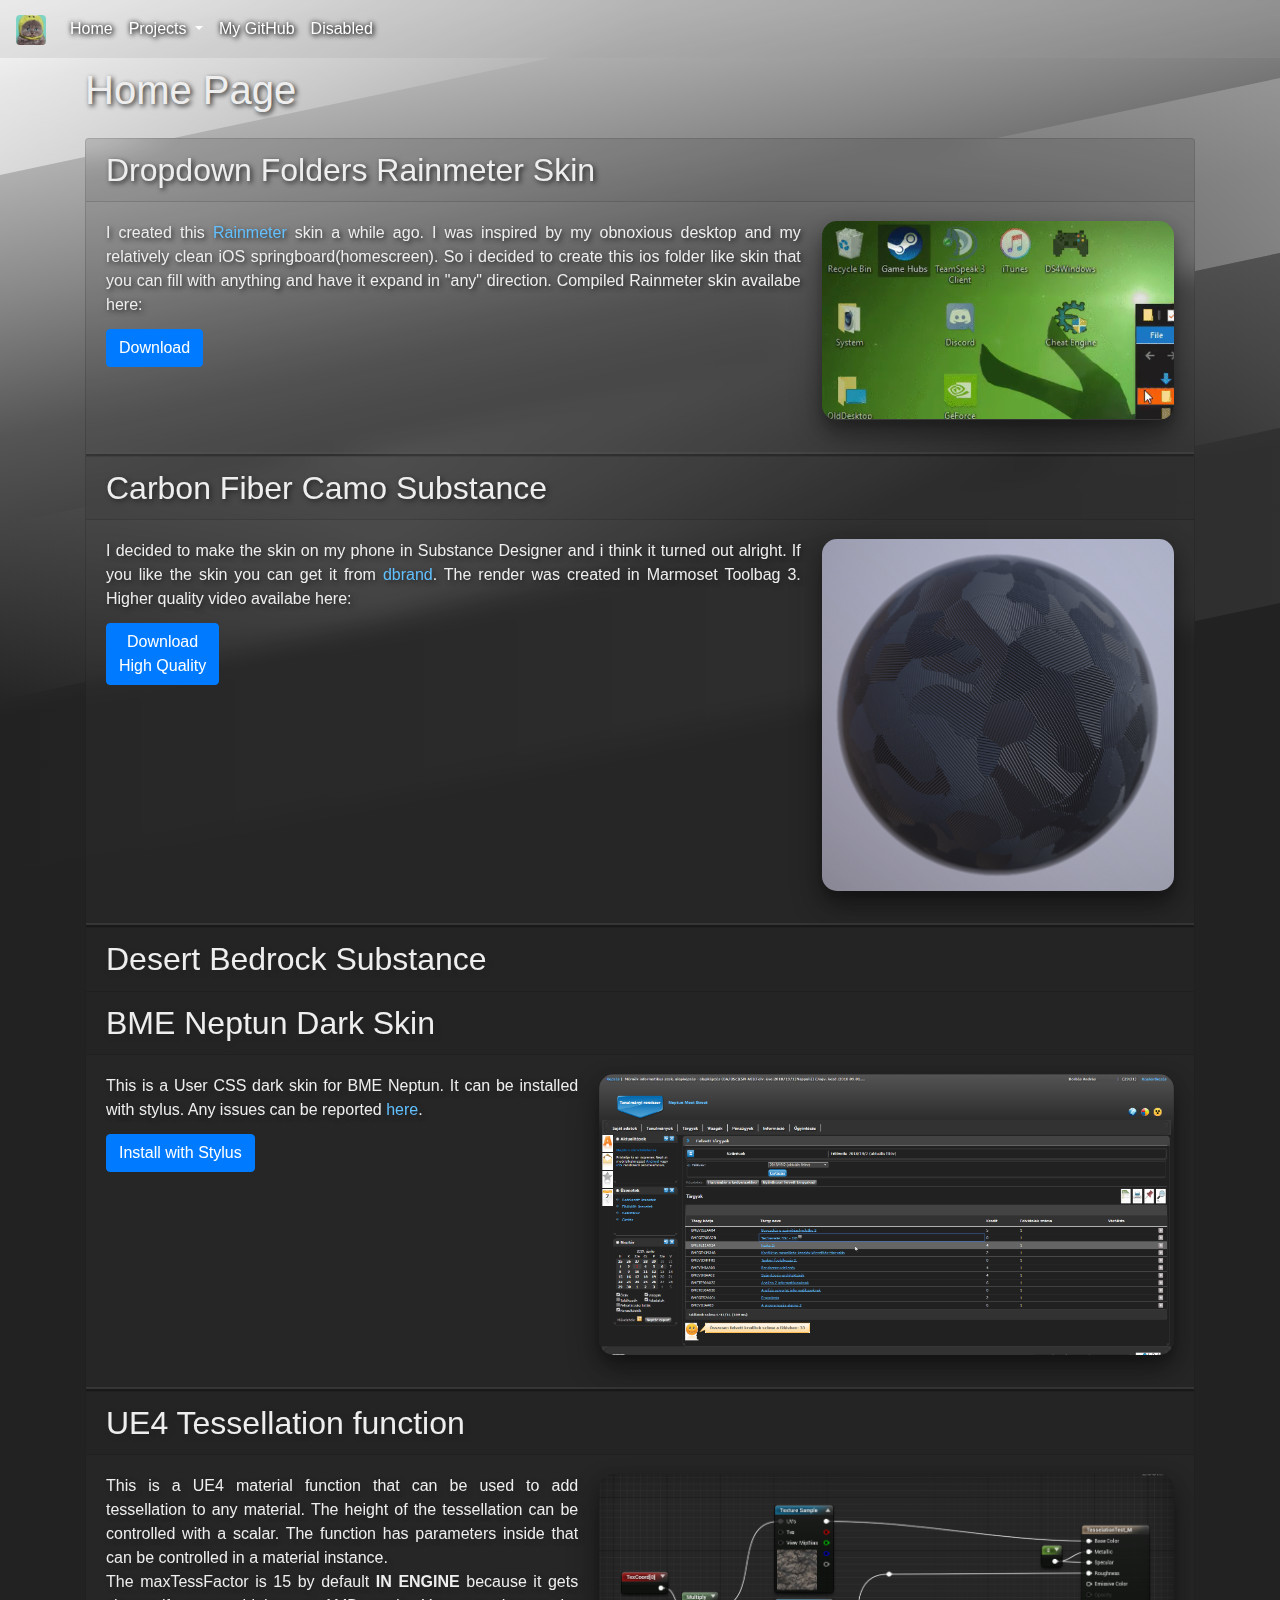
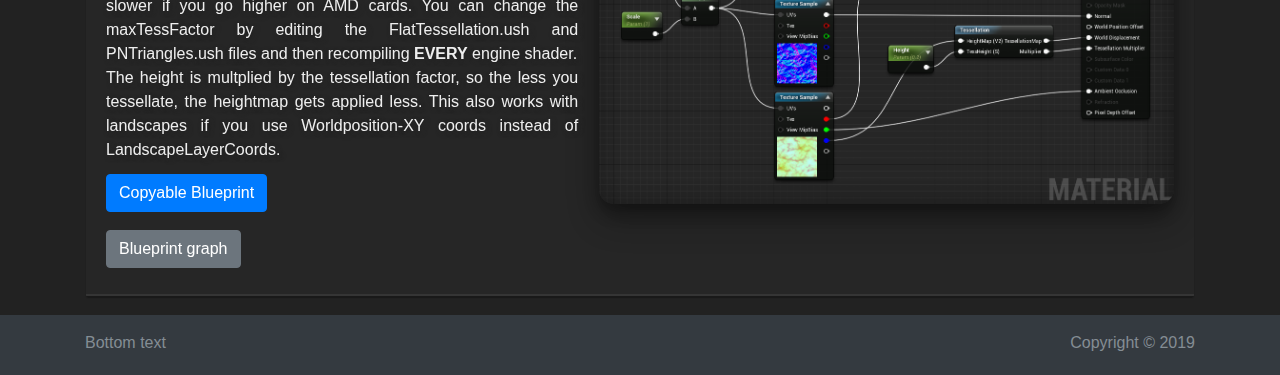
==== commit 39a1fe7c: "fix link" ====
--- a/index.html
+++ b/index.html
@@ -301,7 +301,8 @@
    <footer class="footer py-3 bg-dark" style="margin-top: 16px !important;">
       <div class="container">
          <p class="text-muted" style="text-align: left;">
-            <a class="text-muted" href="https://andrisborbas.github.io/schdesign.html" target="_blank">Bottom text</a>
+            <a class="text-muted" href="https://andrisborbas.github.io/schdesign/schdesign.html" target="_blank">Bottom
+               text</a>
             <span class="text-muted" style="float: right;">Copyright &copy; 2019</span>
          </p>
       </div>
